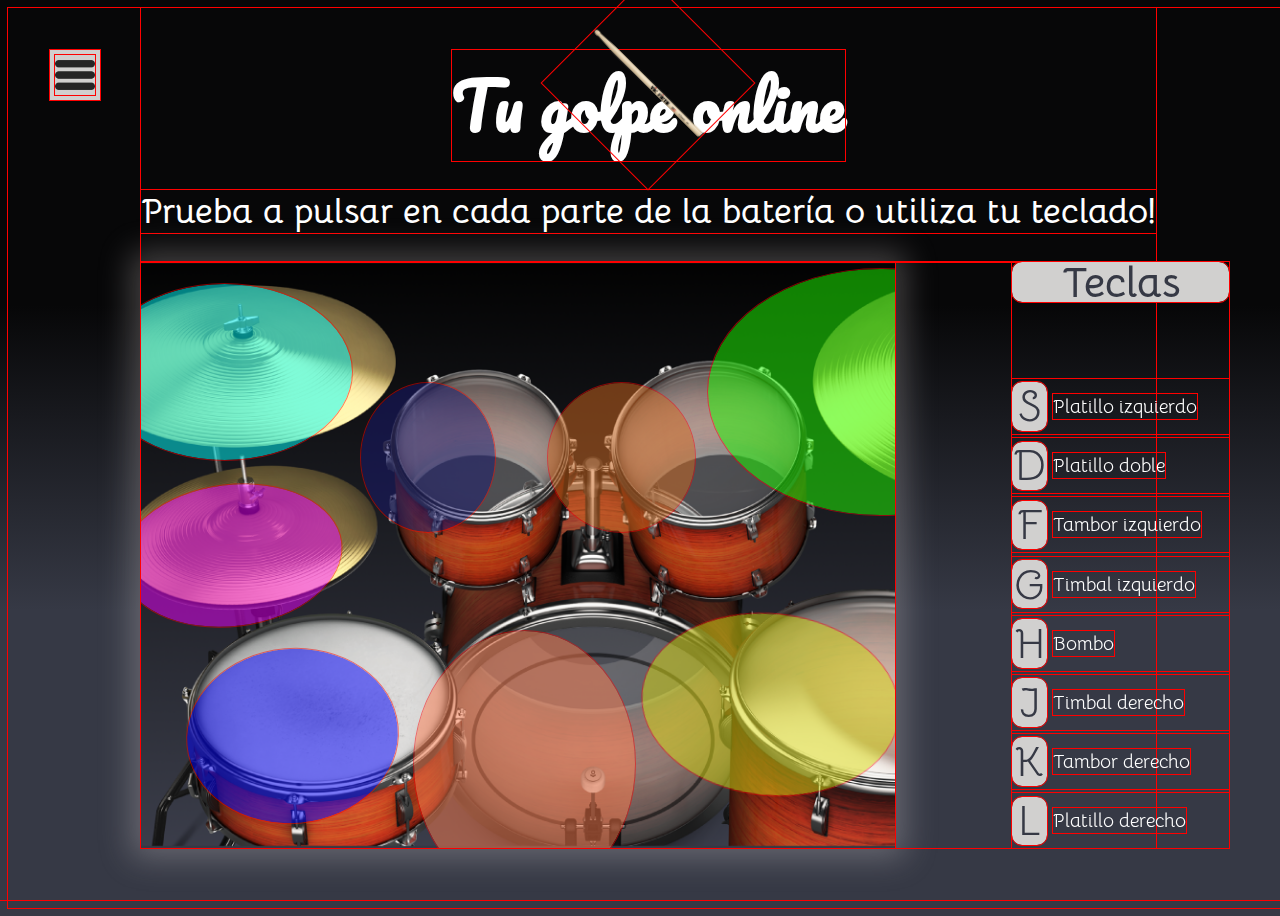
==== index.html @ ce717880 "añadido enlace a guitarra en index" ====
<!DOCTYPE html>
<html lang="en">

<head>
    <meta charset="UTF-8">
    <meta name="viewport" content="width=device-width, initial-scale=1.0">
    <link rel="stylesheet" href="./style.css">
    <link rel="icon" type="image/png" href="./favicon.png">
    <link rel="preconnect" href="https://fonts.googleapis.com">
    <link rel="preconnect" href="https://fonts.gstatic.com" crossorigin>
    <link href="https://fonts.googleapis.com/css2?family=Pacifico&display=swap" rel="stylesheet">
    <link rel="preconnect" href="https://fonts.googleapis.com">
    <link rel="preconnect" href="https://fonts.gstatic.com" crossorigin>
    <link href="https://fonts.googleapis.com/css2?family=Bellota:wght@300&display=swap" rel="stylesheet">
    <title>Bateria</title>
</head>

<body>
    <div class="iconoMenu" onclick="abrirMenu()">
        <img src="./openMenu.png" alt="imagen de menu hamburguesa" id="iconoMenu" >
    </div>

    <div class="contenedorMenu" id="menuHamburguesa">
        <ul>
            <li><a href="./index.html"> Bateria</a></li>
            <li><a href="./guitarra/guitarra.html"> Guitarra</a></li>
            <li><a href="./index.html" >Piano</li>
        </ul>

    </div>
    <header>
        <h1>Tu golpe online</h1>
        <h2>Prueba a pulsar en cada parte de la batería o utiliza tu teclado!</h2>
    </header>
    <main>
        <section id="bateria">
            <div id="cursorLayer"></div>
            <div id="platilloIzquierdoAlto" onclick="tocarPlatilloIzquierdoAlto()"></div>
            <div id="platilloIzquierdoBajo" onclick="tocarPlatilloIzquierdoBajo()"></div>
            <div id="platilloDerecho" onclick="tocarPlatilloDerecho()"></div>
            <div id="tamborIzquierdo" onclick="tocarTamborIzquierdo()"></div>
            <div id="bombo" onclick="tocarBombo()"></div>
            <div id="tamborDerecho" onclick="tocarTamborDerecho()"></div>
            <div id="izquierdoSuperior" onclick="tocarIzquierdoSuperior()"></div>
            <div id="derechoSuperior" onclick="tocarDerechoSuperior()"></div>

            <audio id="sonidoPlatilloIzquierdoAlto" src="./sonidos/platillo_1.mp3" type="mp3"></audio>
            <audio id="sonidoPlatilloIzquierdoBajo" src="./sonidos/platillo_2.mp3" type="mp3"></audio>
            <audio id="sonidoPlatilloDerecho" src="./sonidos/platillo_4.mp3" type="mp3"></audio>
            <audio id="sonidoTamborIzquierdo" src="./sonidos/bombo_2.mp3" type="mp3"></audio>
            <audio id="sonidoBombo" src="./sonidos/bombo_1.mp3" type="mp3"></audio>
            <audio id="sonidoTamborDerecho" src="./sonidos/bombo_2.mp3" type="mp3"></audio>
            <audio id="sonidoIzquierdoSuperior" src="./sonidos/bombo_4.mp3" type="mp3"></audio>
            <audio id="sonidoDerechoSuperior" src="./sonidos/bombo_5.mp3" type="mp3"></audio>
        </section>

        <section id="leyenda">
            <h3 class="tituloTeclas"> Teclas </h3>
            <div class="contenedorTeclas">
                <article>
                    <div class="tecla" id="s">S</div>
                    <p>Platillo izquierdo</p>
                </article>
                <article>
                    <div class="tecla" id="d">D</div>
                    <p>Platillo doble</p>
                </article>
                <article>
                    <div class="tecla" id="f">F</div>
                    <p>Tambor izquierdo</p>
                </article>
                <article>
                    <div class="tecla" id="g">G</div>
                    <p>Timbal izquierdo</p>
                </article>
                <article>
                    <div class="tecla" id="h">H</div>
                    <p>Bombo</p>
                </article>
                <article>
                    <div class="tecla" id="j">J</div>
                    <p>Timbal derecho</p>
                </article>
                <article>
                    <div class="tecla" id="k">K</div>
                    <p>Tambor derecho</p>
                </article>
                <article>
                    <div class="tecla" id="l">L</div>
                    <p>Platillo derecho</p>
                </article>
            </div>
        </section>
    </main>

    <script src="script.js"></script>
</body>

</html>
---- style.css ----
*{
    outline: solid 1px red;
}

body {
    cursor: none;
    overflow: hidden;
    width: 100vw;
    height: 100vh;
    background: linear-gradient(to bottom, #070708, #070708, #363945, #363945);
    display: flex;
    flex-direction: column;
    align-items: center;
}

header {
    display: flex;
    flex-direction: column;
    align-items: center;
}

h1 {
    margin-bottom: 0px;
    font-size: 7.03vh;
    font-family: Pacifico;
    color: white;
}

h2 {
    font-size: 3.84vh;
    font-family: Bellota;
    color: white;
}

main {
    display: flex;
    align-items: center;
}

#leyenda {
    height: 65.19vh;
    position: absolute;
    right: 4vw;
    display: flex;
    flex-direction: column;
    justify-content: space-between;
}

.tituloTeclas {
    background-color: #D1D0CF;
    width: 24.05vh;
    height: 3.17vw;
    border-radius: 10px;
    font-size: 4.71vh;
    font-family: Bellota;
    color: #363945;
    display: flex;
    justify-content: center;
    align-items: center;
    margin-top: 0px;
}

.contenedorTeclas {
    height: 80%;
    display: flex;
    flex-direction: column;
    justify-content: space-between;
}

article {
    height: 55px;
    display: flex;
    align-items: center;
    flex-direction: row;
}

.tecla {
    width: 2.68vw;
    height: 5.39vh;
    background-color: #D1D0CF;
    border-radius: 10px;
    font-family: Bellota;
    font-size: 4.71vh;
    color: #363945;
    display: flex;
    align-items: center;
    justify-content: center;
    margin-bottom: 0px;
}

p {
    font-family: Bellota;
    font-size: 2.15vh;
    color: white;
    margin-left: 0.488vw;
}


#bateria {
    background-image: url(./bateria.png);
    height: 65.19vh;
    width: 58.98vw;
    background-size: cover;
    box-shadow: 0px 0px 30px 10px rgba(252, 245, 245, 0.25);
    overflow: hidden;
}

#platilloDerecho {
    background-color: rgb(30, 255, 0);
    width: 27.0vw;
    height: 27.42vh;
    border-radius: 50%;
    margin-top: -39.67vh;
    margin-left: 44.33vw;
    opacity: 0.5;
}

#platilloIzquierdoAlto {
    background-color: aqua;
    width: 19.93vw;
    height: 19.56vh;
    border-radius: 50%;
    margin-top: 2.44vh;
    margin-left: -3.41vw;
    opacity: 0.5;
}

#platilloIzquierdoBajo {
    background-color: rgb(238, 0, 255);
    width: 17.22916vw;
    height: 15.66667vh;
    border-radius: 50%;
    margin-top: 2.77778vh;
    margin-left: -1.5625vw;
    opacity: 0.5;
    transform: rotate(-7deg);
}

#tamborIzquierdo {
    background-color: blue;
    width: 16.46875vw;
    height: 19.29630vh;
    border-radius: 50%;
    margin-top: 14.81481vh;
    margin-left: 3.64583vw;
    opacity: 0.5;
    transform: rotate(-5deg);

}

#bombo {
    background-color: coral;
    width: 17.27083vw;
    height: 29.55556vh;
    border-radius: 50%;
    margin-top: -21.29630vh;
    margin-left: 21.39583vw;

    opacity: 0.5;

}

#tamborDerecho {
    background-color: rgb(217, 217, 17);
    width: 20.05417vw;
    height: 20.11111vh;
    border-radius: 50%;
    margin-top: -31.40741vh;
    margin-left: 39.1875vw;
    transform: rotate(6deg);
    opacity: 0.5;

}

#izquierdoSuperior {
    width: 10.45833vw;
    height: 16.59259vh;
    background-color: midnightblue;
    border-radius: 50%;
    margin-top: -45.77778vh;
    margin-left: 17.22917vw;
    opacity: 0.5;

}

#derechoSuperior {
    width: 11.5vw;
    height: 16.59259vh;
    background-color: chocolate;
    border-radius: 50%;
    margin-top: -16.59259vh;
    margin-left: 31.85417vw;
    opacity: 0.5;

}

/* ... (Otros estilos) ... */

#cursorLayer {
    position: fixed;
    top: 0;
    left: 0;
    width: 100%;
    height: 100%;
    pointer-events: auto;
    z-index: 0;
    /* Asegura que el cursor esté en la parte superior */
}

#customCursor {
    position: absolute;
    width: 150px;
    /* Ancho de la imagen de cursor personalizado */
    height: 150px;
    /* Alto de la imagen de cursor personalizado */
    background: url('./baqueta.png') no-repeat;
    /* URL de la imagen personalizada */
    background-size: cover;
    rotate: 45deg;
    z-index: 3;
}

.iconoMenu {
    top: 50px;
    left: 50px;
    padding: 5px;
    position: absolute;
    z-index: 2;
    background-color: #D1D0CF;
}

.iconoMenu img{
    width: 40px;
    vertical-align: top;
    cursor: pointer;
}

.contenedorMenu{
    background-color: rgb(42,42,42);
    box-shadow: 2px 0px 5px 2px rgb(66,66,66);
    width: 300px;
    height: 100vh;
    position: absolute;
    top: 0;
    left: 0;
    transition: all .5s ease;
    z-index: 1;
    opacity: 0;

}

.contenedorMenu ul{
    padding: 100px 0px 20px 0px;
    list-style: none;
}

.contenedorMenu ul li{
    color: rgb(228,228,228);
    font-size: 25px;
    text-decoration: none;
    padding: 10px 50px;
    
}

.contenedorMenu ul li:hover{
    background-color: rgb(28, 28, 28);
}

.active{
    transform: translate(-600px);
}

.opacity{
    background-color: #070708;
    transition: all .5s ease;
}


a {
    cursor: none;
    text-decoration: none;
    color: rgb(228,228,228);

}
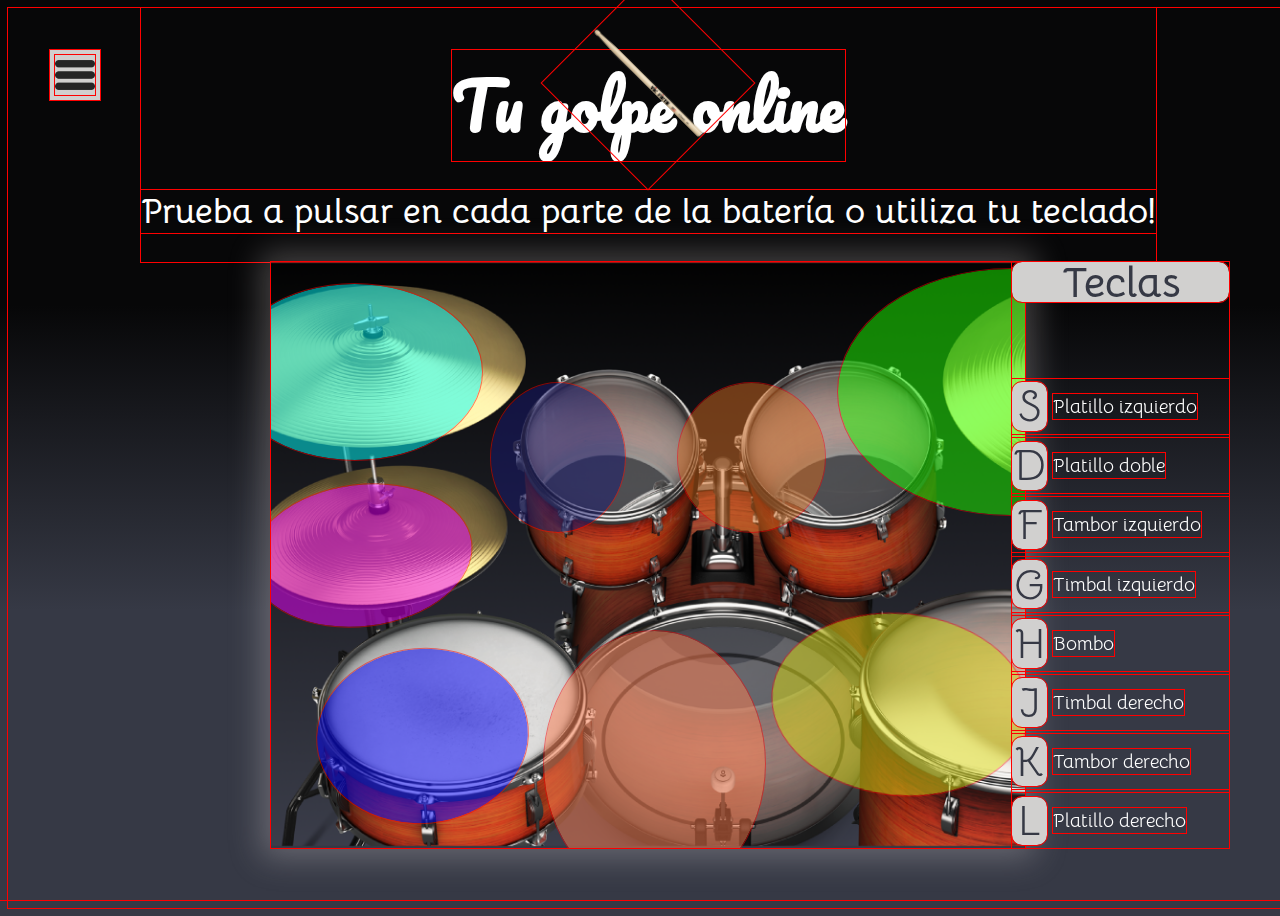
==== commit 0f28add7: "bateria y guitarra acabadas" ====
--- a/index.html
+++ b/index.html
@@ -24,7 +24,7 @@
         <ul>
             <li><a href="./index.html"> Bateria</a></li>
             <li><a href="./guitarra/guitarra.html"> Guitarra</a></li>
-            <li><a href="./index.html" >Piano</li>
+            <li><a href="./guitarra/guitarra.html"> Piano</a></li>
         </ul>
 
     </div>
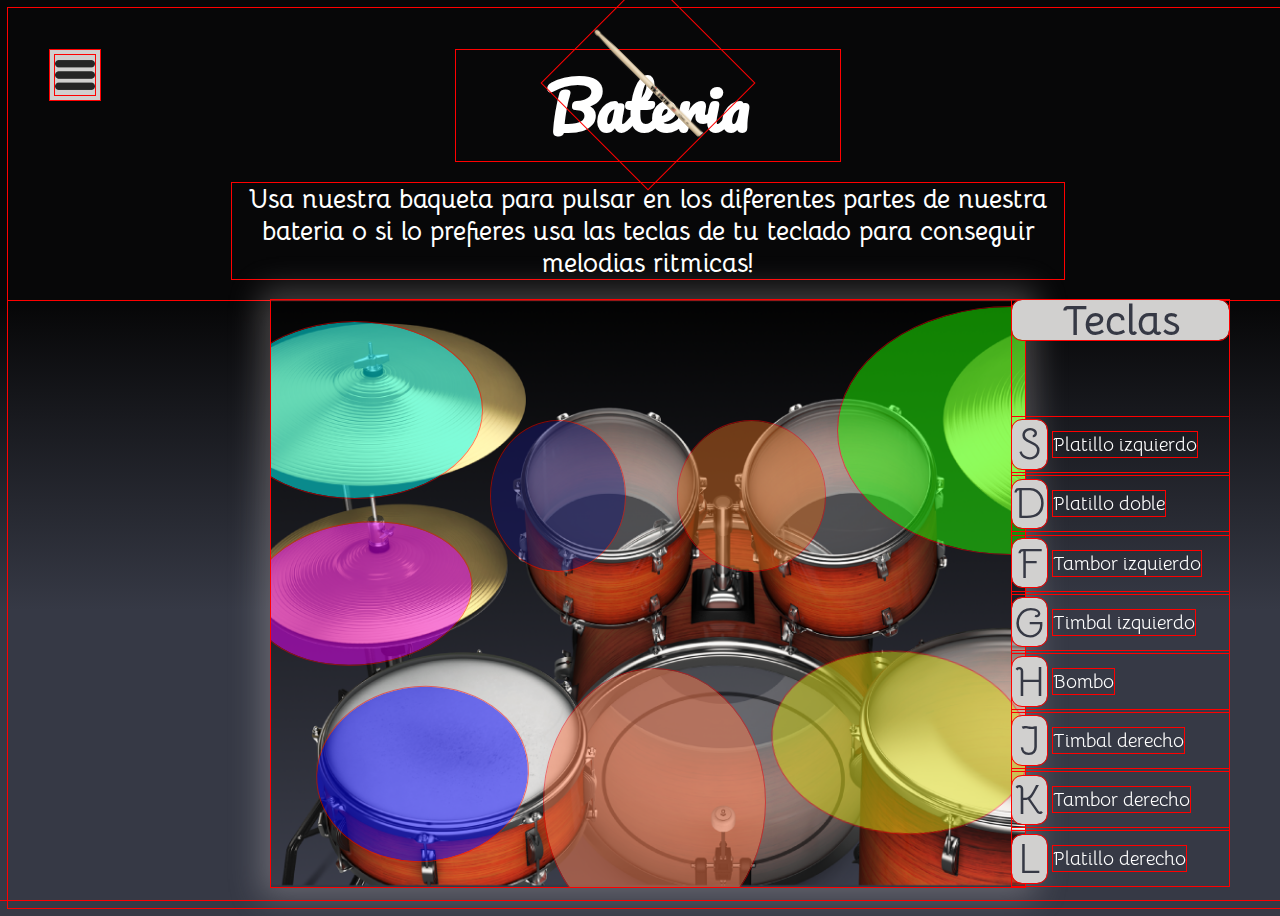
==== commit 603ed693: "funcion de interruptor añadida y cuerdas 7-12 sin sonido" ====
--- a/index.html
+++ b/index.html
@@ -22,15 +22,14 @@
 
     <div class="contenedorMenu" id="menuHamburguesa">
         <ul>
-            <li><a href="./index.html"> Bateria</a></li>
-            <li><a href="./guitarra/guitarra.html"> Guitarra</a></li>
-            <li><a href="./guitarra/guitarra.html"> Piano</a></li>
+            <li><a href="./index.html">Instrumento Percusion</a></li>
+            <li><a href="./guitarra/guitarra.html">Instrumento Cuerda</a></li>
         </ul>
-
+        
     </div>
     <header>
-        <h1>Tu golpe online</h1>
-        <h2>Prueba a pulsar en cada parte de la batería o utiliza tu teclado!</h2>
+        <h1>Bateria</h1>
+        <h2>Usa nuestra baqueta para pulsar en los diferentes partes de nuestra bateria o si lo prefieres usa las teclas de tu teclado para conseguir melodias ritmicas!</h2>
     </header>
     <main>
         <section id="bateria">
--- a/style.css
+++ b/style.css
@@ -19,17 +19,22 @@
     align-items: center;
 }
 
+
 h1 {
     margin-bottom: 0px;
     font-size: 7.03vh;
+    width: 30vw;
     font-family: Pacifico;
     color: white;
+    text-align: center;
 }
 
 h2 {
-    font-size: 3.84vh;
+    font-size: 2.84vh;
     font-family: Bellota;
     color: white;
+    text-align: center;
+    width: 65%;
 }
 
 main {
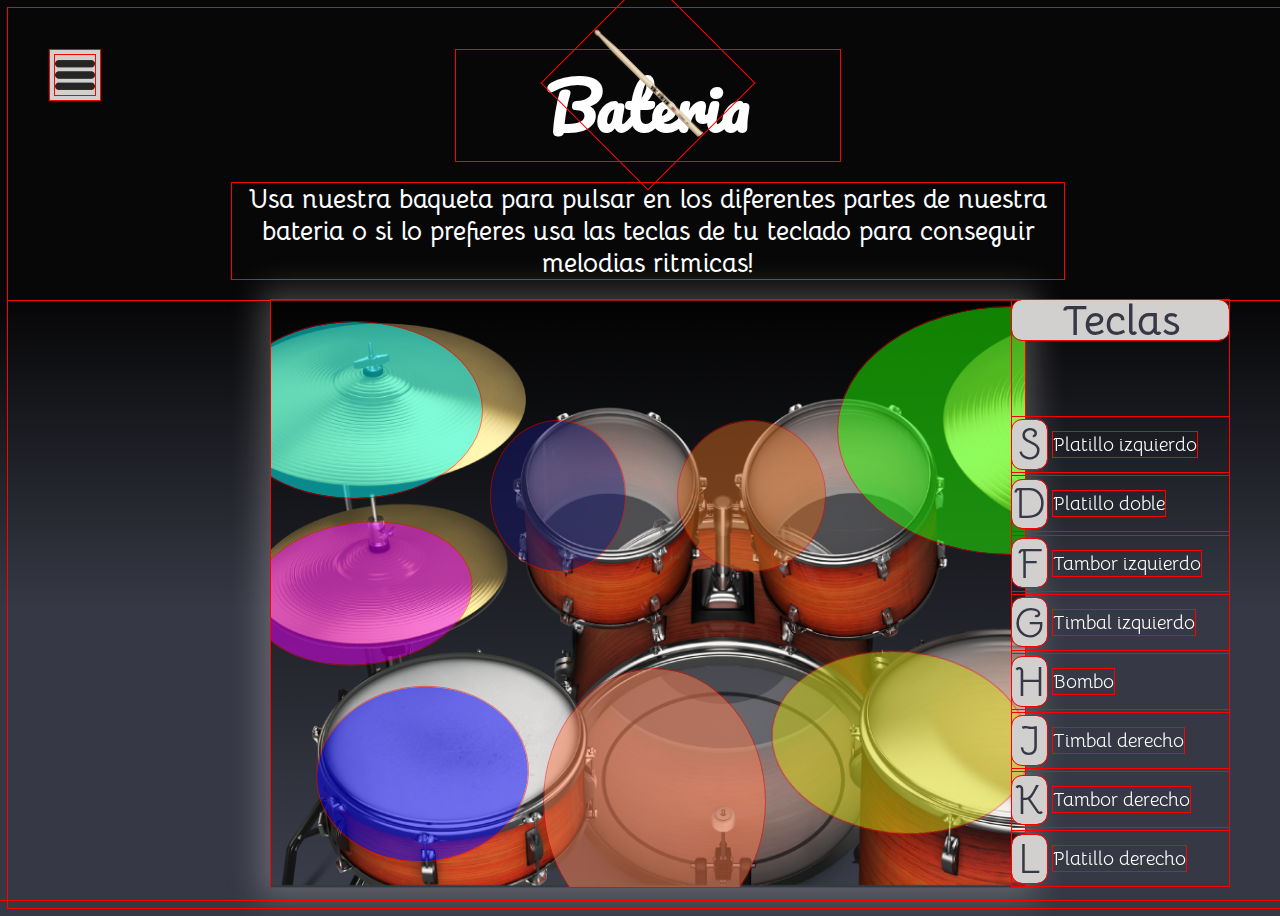
==== commit 010c9e5f: "empezando medai querys" ====
--- a/index.html
+++ b/index.html
@@ -30,6 +30,7 @@
     <header>
         <h1>Bateria</h1>
         <h2>Usa nuestra baqueta para pulsar en los diferentes partes de nuestra bateria o si lo prefieres usa las teclas de tu teclado para conseguir melodias ritmicas!</h2>
+        <h3>Pulsa en cada imagen para escuchar el sonido</h3>
     </header>
     <main>
         <section id="bateria">
--- a/style.css
+++ b/style.css
@@ -37,9 +37,21 @@
     width: 65%;
 }
 
+h3 {
+    font-size: 2.84vh;
+    font-family: Bellota;
+    color: white;
+    text-align: center;
+    width: 65%;
+    display: none;
+}
+
 main {
     display: flex;
     align-items: center;
+    height: 65.19vh;
+    width: 58.98vw;
+
 }
 
 #leyenda {
@@ -287,3 +299,39 @@
     color: rgb(228,228,228);
 
 }
+
+.imagenParaMovil {
+    display: none;
+}
+
+#sonidoMovilTambor {
+    background-image: url(https://www.google.es/imgres?imgurl=https%3A%2F%2Fthumbs.static-thomann.de%2Fthumb%2F%2Fthumb1000x%2Fpics%2Fcms%2Fimage%2Fguide%2Fes%2Fonline_guide_cymbals%2Ftps_1335_198899_19305_198899.jpg&tbnid=fVUtT-zSs8AOCM&vet=12ahUKEwjcksGv2Y6DAxVOTqQEHf3jDPwQMygCegQIARB4..i&imgrefurl=https%3A%2F%2Fwww.thomann.de%2Fes%2Fonlineexpert_page_platillos_platillos_de_bateria.html&docid=3A4Q4QLi-ZI2nM&w=1000&h=656&q=platillo&ved=2ahUKEwjcksGv2Y6DAxVOTqQEHf3jDPwQMygCegQIARB4);
+    display: none;
+}
+
+
+@media screen and (max-width: 768px) {
+    #leyenda {
+        display: none;
+    };
+
+    h2 {
+        display: none;
+    }
+
+    h3 {
+        display: block;
+    }
+
+    section {
+        display: none;
+    }
+
+
+
+
+
+}
+
+
+
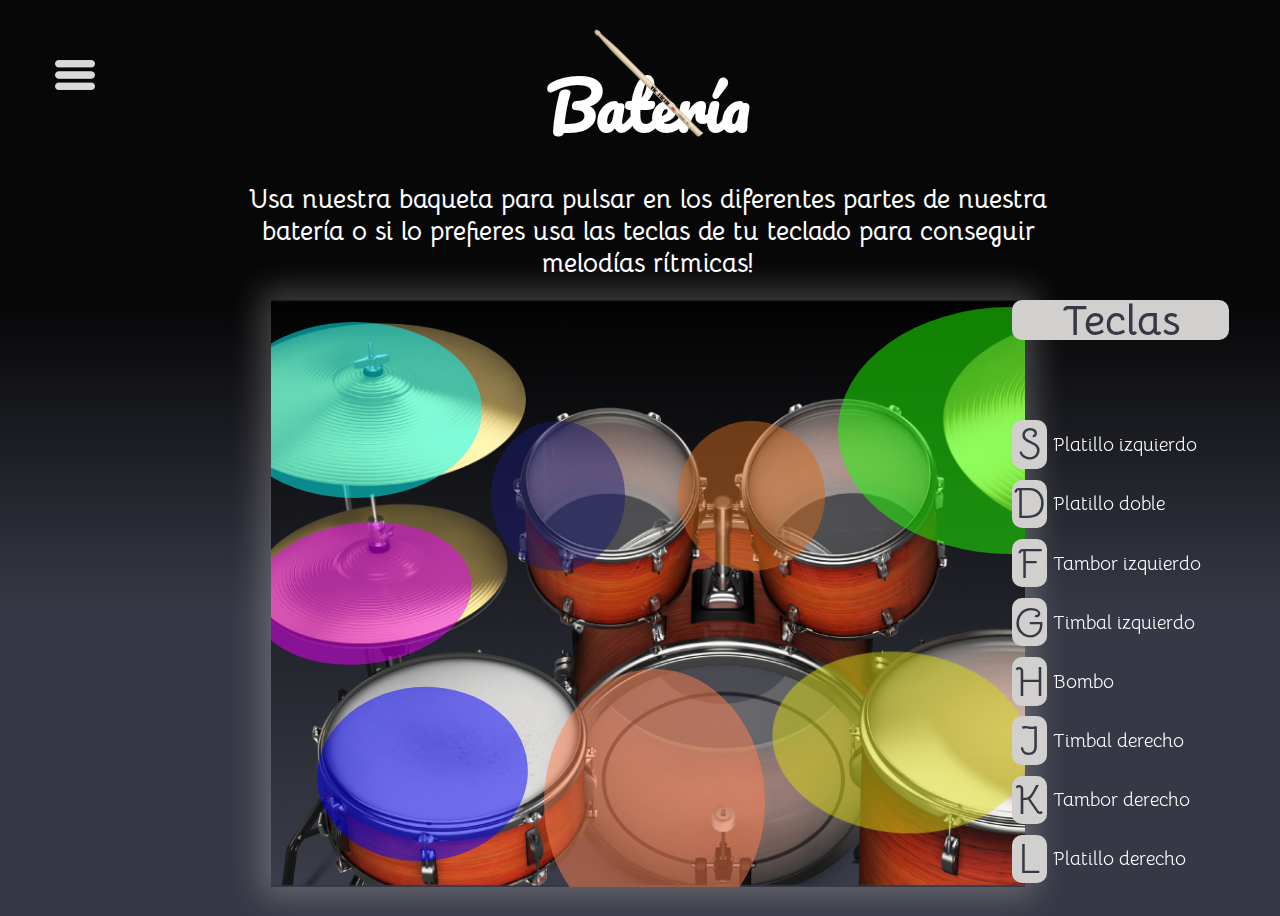
==== commit 5cfb0079: "Añadida leyenda acustica y electrica a boton de guitarra, y cambiado estilo delmenu de hamburguesa" ====
--- a/index.html
+++ b/index.html
@@ -28,8 +28,8 @@
         
     </div>
     <header>
-        <h1>Bateria</h1>
-        <h2>Usa nuestra baqueta para pulsar en los diferentes partes de nuestra bateria o si lo prefieres usa las teclas de tu teclado para conseguir melodias ritmicas!</h2>
+        <h1>Batería</h1>
+        <h2>Usa nuestra baqueta para pulsar en los diferentes partes de nuestra batería o si lo prefieres usa las teclas de tu teclado para conseguir melodías rítmicas!</h2>
         <h3>Pulsa en cada imagen para escuchar el sonido</h3>
     </header>
     <main>
--- a/style.css
+++ b/style.css
@@ -1,6 +1,6 @@
-*{
+/* *{
     outline: solid 1px red;
-}
+} */
 
 body {
     cursor: none;
@@ -172,7 +172,6 @@
     border-radius: 50%;
     margin-top: -21.29630vh;
     margin-left: 21.39583vw;
-
     opacity: 0.5;
 
 }
@@ -243,18 +242,18 @@
     padding: 5px;
     position: absolute;
     z-index: 2;
-    background-color: #D1D0CF;
-}
-
-.iconoMenu img{
+}
+
+.iconoMenu img {
     width: 40px;
     vertical-align: top;
     cursor: pointer;
-}
-
-.contenedorMenu{
-    background-color: rgb(42,42,42);
-    box-shadow: 2px 0px 5px 2px rgb(66,66,66);
+    filter: invert(100%);
+}
+
+.contenedorMenu {
+    background-color: rgb(42, 42, 42);
+    box-shadow: 2px 0px 5px 2px rgb(66, 66, 66);
     width: 300px;
     height: 100vh;
     position: absolute;
@@ -266,38 +265,38 @@
 
 }
 
-.contenedorMenu ul{
+.contenedorMenu ul {
     padding: 100px 0px 20px 0px;
     list-style: none;
 }
 
-.contenedorMenu ul li{
-    color: rgb(228,228,228);
+.contenedorMenu ul li {
+    color: rgb(228, 228, 228);
     font-size: 25px;
     text-decoration: none;
     padding: 10px 50px;
-    
-}
-
-.contenedorMenu ul li:hover{
+
+}
+
+.contenedorMenu ul li:hover {
     background-color: rgb(28, 28, 28);
 }
 
-.active{
+.active {
     transform: translate(-600px);
 }
 
-.opacity{
+.opacity {
     background-color: #070708;
     transition: all .5s ease;
 }
 
 
 a {
-    cursor: none;
+    cursor: pointer;
     text-decoration: none;
-    color: rgb(228,228,228);
-
+    color: rgb(228, 228, 228);
+    font-family: Bellota;
 }
 
 .imagenParaMovil {
@@ -313,7 +312,9 @@
 @media screen and (max-width: 768px) {
     #leyenda {
         display: none;
-    };
+    }
+
+    ;
 
     h2 {
         display: none;
@@ -331,7 +332,4 @@
 
 
 
-}
-
-
-
+}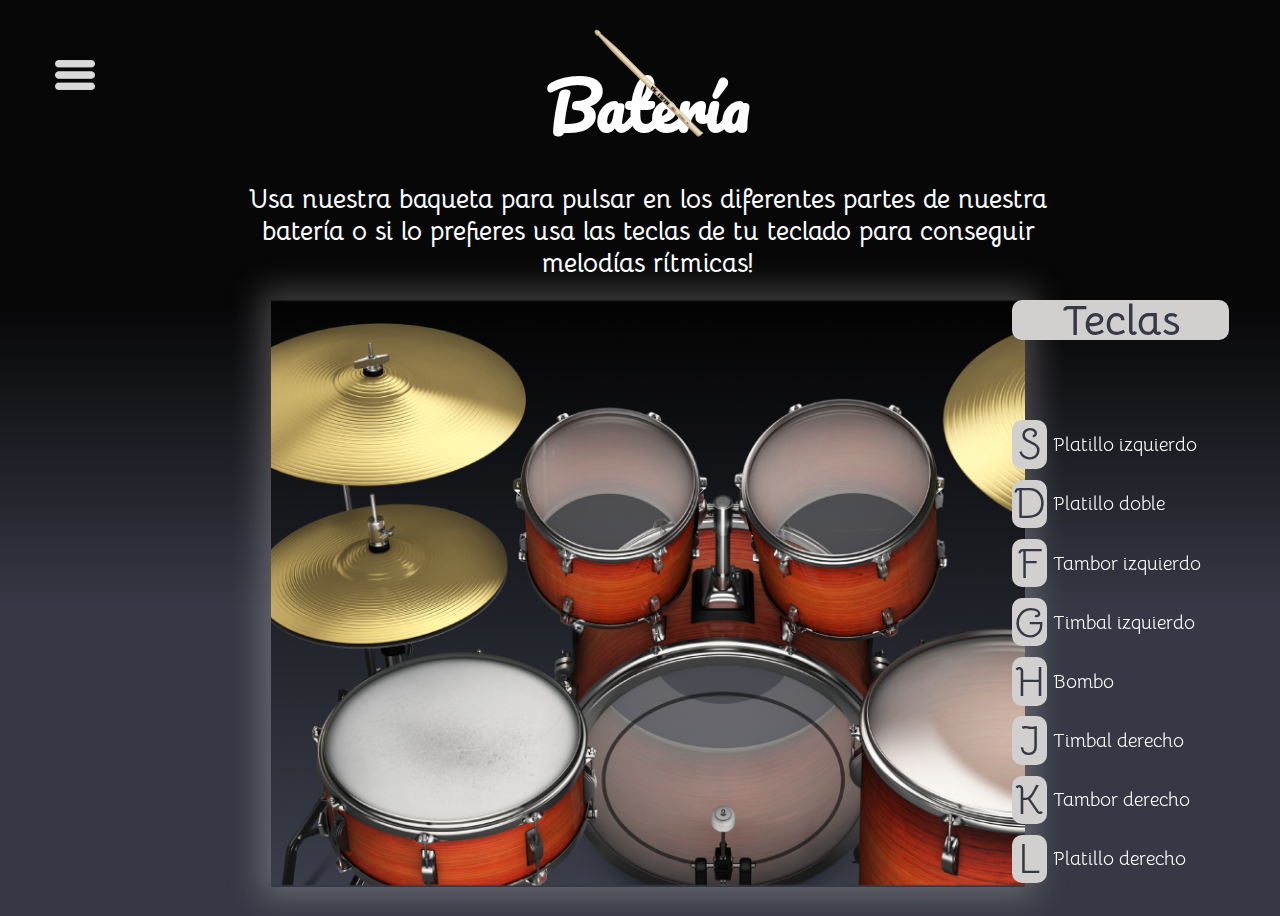
==== commit 006d0c14: "Añadido gif para girar el movil" ====
--- a/index.html
+++ b/index.html
@@ -30,8 +30,9 @@
     <header>
         <h1>Batería</h1>
         <h2>Usa nuestra baqueta para pulsar en los diferentes partes de nuestra batería o si lo prefieres usa las teclas de tu teclado para conseguir melodías rítmicas!</h2>
-        <h3>Pulsa en cada imagen para escuchar el sonido</h3>
+        <h3>Para tocar la batería pon tu móvil en horizontal</h3>
     </header>
+    <div class="gifMovil"></div>
     <main>
         <section id="bateria">
             <div id="cursorLayer"></div>
--- a/style.css
+++ b/style.css
@@ -1,7 +1,3 @@
-/* *{
-    outline: solid 1px red;
-} */
-
 body {
     cursor: none;
     overflow: hidden;
@@ -129,7 +125,7 @@
     border-radius: 50%;
     margin-top: -39.67vh;
     margin-left: 44.33vw;
-    opacity: 0.5;
+    opacity: 0;
 }
 
 #platilloIzquierdoAlto {
@@ -139,7 +135,7 @@
     border-radius: 50%;
     margin-top: 2.44vh;
     margin-left: -3.41vw;
-    opacity: 0.5;
+    opacity: 0;
 }
 
 #platilloIzquierdoBajo {
@@ -149,7 +145,7 @@
     border-radius: 50%;
     margin-top: 2.77778vh;
     margin-left: -1.5625vw;
-    opacity: 0.5;
+    opacity: 0;
     transform: rotate(-7deg);
 }
 
@@ -160,7 +156,7 @@
     border-radius: 50%;
     margin-top: 14.81481vh;
     margin-left: 3.64583vw;
-    opacity: 0.5;
+    opacity: 0;
     transform: rotate(-5deg);
 
 }
@@ -172,7 +168,7 @@
     border-radius: 50%;
     margin-top: -21.29630vh;
     margin-left: 21.39583vw;
-    opacity: 0.5;
+    opacity: 0;
 
 }
 
@@ -184,7 +180,7 @@
     margin-top: -31.40741vh;
     margin-left: 39.1875vw;
     transform: rotate(6deg);
-    opacity: 0.5;
+    opacity: 0;
 
 }
 
@@ -195,7 +191,7 @@
     border-radius: 50%;
     margin-top: -45.77778vh;
     margin-left: 17.22917vw;
-    opacity: 0.5;
+    opacity: 0;
 
 }
 
@@ -206,7 +202,7 @@
     border-radius: 50%;
     margin-top: -16.59259vh;
     margin-left: 31.85417vw;
-    opacity: 0.5;
+    opacity: 0;
 
 }
 
@@ -308,13 +304,19 @@
     display: none;
 }
 
+.gifMovil {
+    display: none;
+}
+
 
 @media screen and (max-width: 768px) {
     #leyenda {
         display: none;
     }
 
-    ;
+    h1 {
+        width: 100%;
+    }
 
     h2 {
         display: none;
@@ -328,8 +330,28 @@
         display: none;
     }
 
-
-
-
+    .iconoMenu {
+        display: flex;
+        flex-direction: column;
+        justify-content: center;
+        position: relative;
+        left: 0px;
+        top: 20px;
+    }
+
+    .gifMovil {
+        display: block;
+        width: 200px;
+        height: 200px;
+        margin-top: 50px;
+        filter: invert(100);
+        background-image: url(../gitMovil.gif);
+        background-size: cover;
+        box-shadow: 0px 0px 80px 50px rgba(255,255,255,1);
+    }
+
+    main {
+        display: none; 
+    }
 
 }